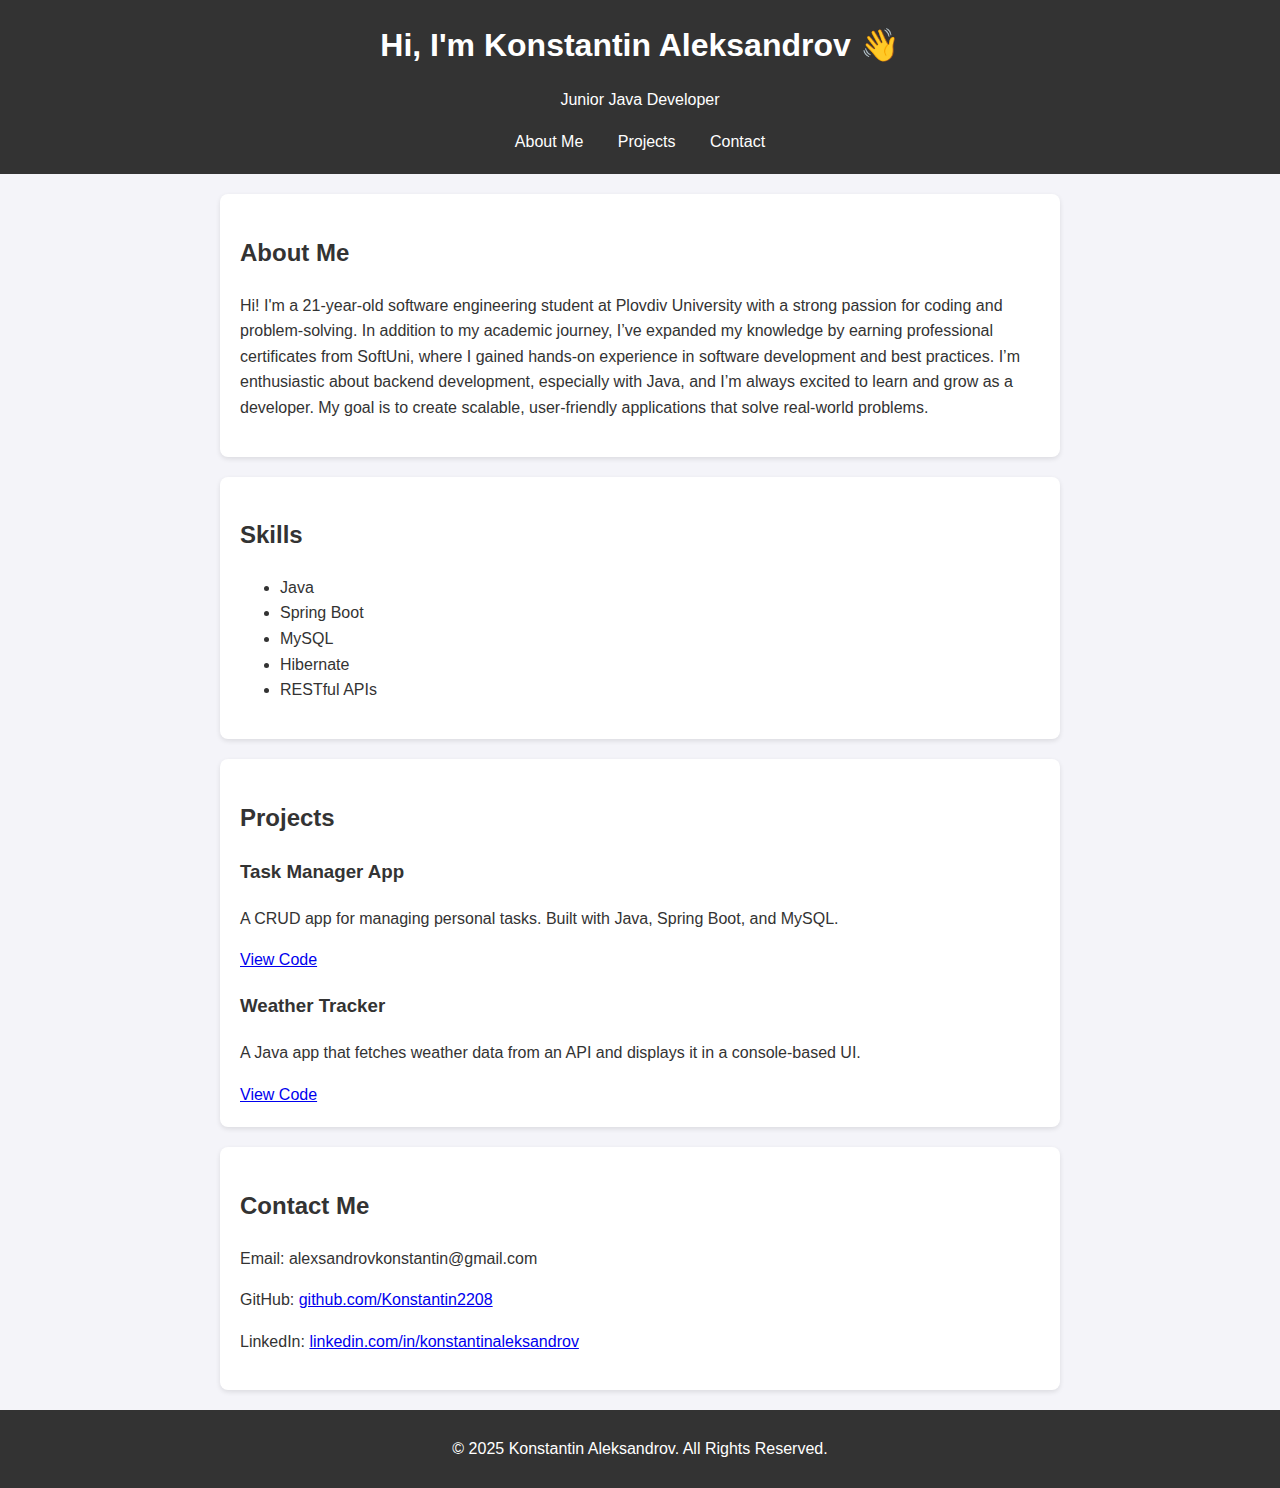
==== index.html @ ba199f9f "Moved index.html to root directory" ====
<!DOCTYPE html>
<html lang="en">
<head>
    <meta charset="UTF-8">
    <meta name="viewport" content="width=device-width, initial-scale=1.0">
    <title>My Portfolio</title>
    <link rel="stylesheet" href="styles.css">
</head>
<body>
<header>
    <h1>Hi, I'm Konstantin Aleksandrov 👋</h1>
    <p>Junior Java Developer </p>
    <nav>
        <a href="#about">About Me</a>
        <a href="#projects">Projects</a>
        <a href="#contact">Contact</a>
    </nav>
</header>

<section id="about">
    <h2>About Me</h2>
    <p>Hi! I'm a 21-year-old software engineering student at Plovdiv University with a strong passion for coding and problem-solving. In addition to my academic journey, I’ve expanded my knowledge by earning professional certificates from SoftUni, where I gained hands-on experience in software development and best practices.
        I’m enthusiastic about backend development, especially with Java, and I’m always excited to learn and grow as a developer. My goal is to create scalable, user-friendly applications that solve real-world problems.</p>
</section>

<section id="skills">
    <h2>Skills</h2>
    <ul>
        <li>Java</li>
        <li>Spring Boot</li>
        <li>MySQL</li>
        <li>Hibernate</li>
        <li>RESTful APIs</li>
    </ul>
</section>

<section id="projects">
    <h2>Projects</h2>
    <div>
        <h3>Task Manager App</h3>
        <p>A CRUD app for managing personal tasks. Built with Java, Spring Boot, and MySQL.</p>
        <a href="https://github.com/yourusername/task-manager" target="_blank">View Code</a>
    </div>
    <div>
        <h3>Weather Tracker</h3>
        <p>A Java app that fetches weather data from an API and displays it in a console-based UI.</p>
        <a href="https://github.com/yourusername/weather-tracker" target="_blank">View Code</a>
    </div>
</section>

<section id="contact">
    <h2>Contact Me</h2>
    <p>Email: alexsandrovkonstantin@gmail.com</p>
    <p>GitHub: <a href="https://github.com/Konstantin2208" target="_blank">github.com/Konstantin2208</a></p>
    <p>LinkedIn: <a href="https://linkedin.com/in/konstantinaleksandrov" target="_blank">linkedin.com/in/konstantinaleksandrov</a></p>
</section>

<footer>
    <p>© 2025 Konstantin Aleksandrov. All Rights Reserved.</p>
</footer>
</body>
</html>
---- styles.css ----
body {
    font-family: Arial, sans-serif;
    margin: 0;
    padding: 0;
    background-color: #f4f4f9;
    color: #333;
    line-height: 1.6;
}

header {
    background-color: #333;
    color: #fff;
    padding: 20px;
    text-align: center;
}

header h1 {
    margin: 0;
}

nav a {
    color: #fff;
    text-decoration: none;
    margin: 0 15px;
}

nav a:hover {
    text-decoration: underline;
}

section {
    padding: 20px;
    margin: 20px auto;
    max-width: 800px;
    background: #fff;
    border-radius: 8px;
    box-shadow: 0 2px 5px rgba(0, 0, 0, 0.1);
}

footer {
    text-align: center;
    padding: 10px;
    background-color: #333;
    color: #fff;
}
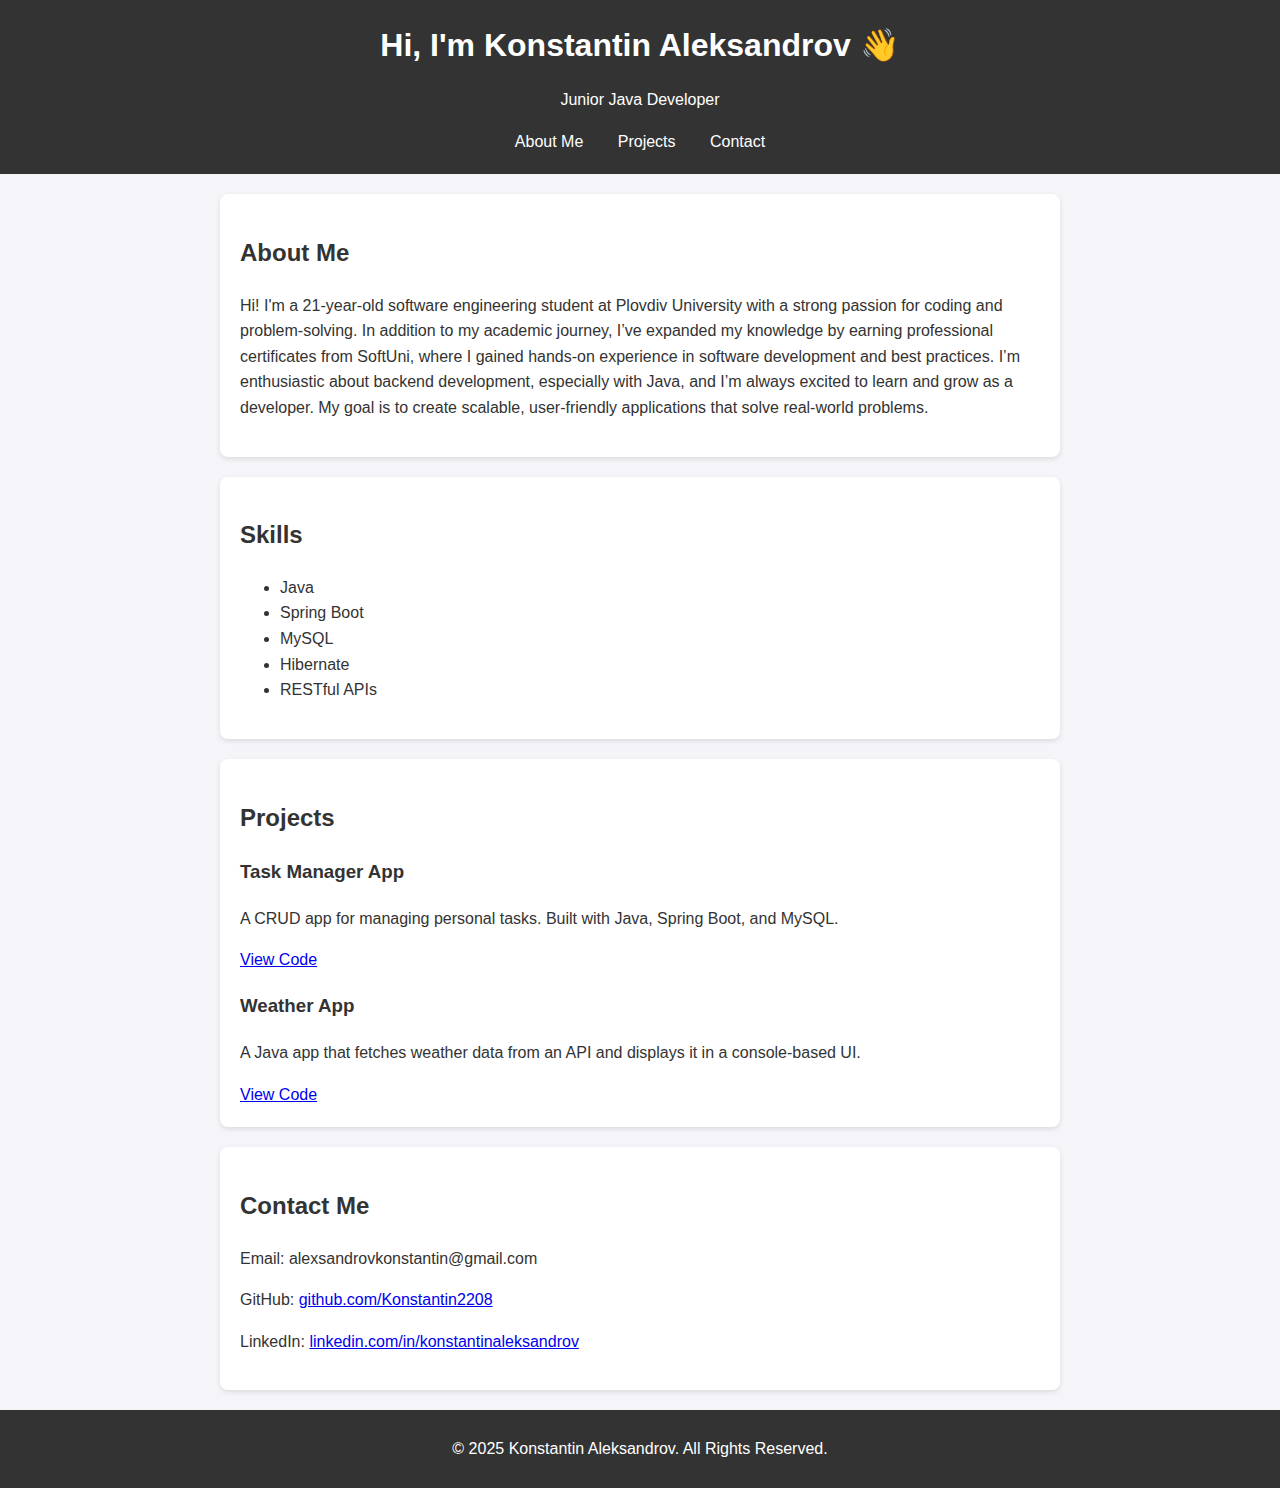
==== commit 1a2ad1a5: "Update index.html" ====
--- a/index.html
+++ b/index.html
@@ -39,12 +39,12 @@
     <div>
         <h3>Task Manager App</h3>
         <p>A CRUD app for managing personal tasks. Built with Java, Spring Boot, and MySQL.</p>
-        <a href="https://github.com/yourusername/task-manager" target="_blank">View Code</a>
+        <a href="https://github.com/Konstantin2208/task-manager" target="_blank">View Code</a>
     </div>
     <div>
-        <h3>Weather Tracker</h3>
+        <h3>Weather App</h3>
         <p>A Java app that fetches weather data from an API and displays it in a console-based UI.</p>
-        <a href="https://github.com/yourusername/weather-tracker" target="_blank">View Code</a>
+        <a href="https://github.com/Konstantin2208/WeatherApp" target="_blank">View Code</a>
     </div>
 </section>
 
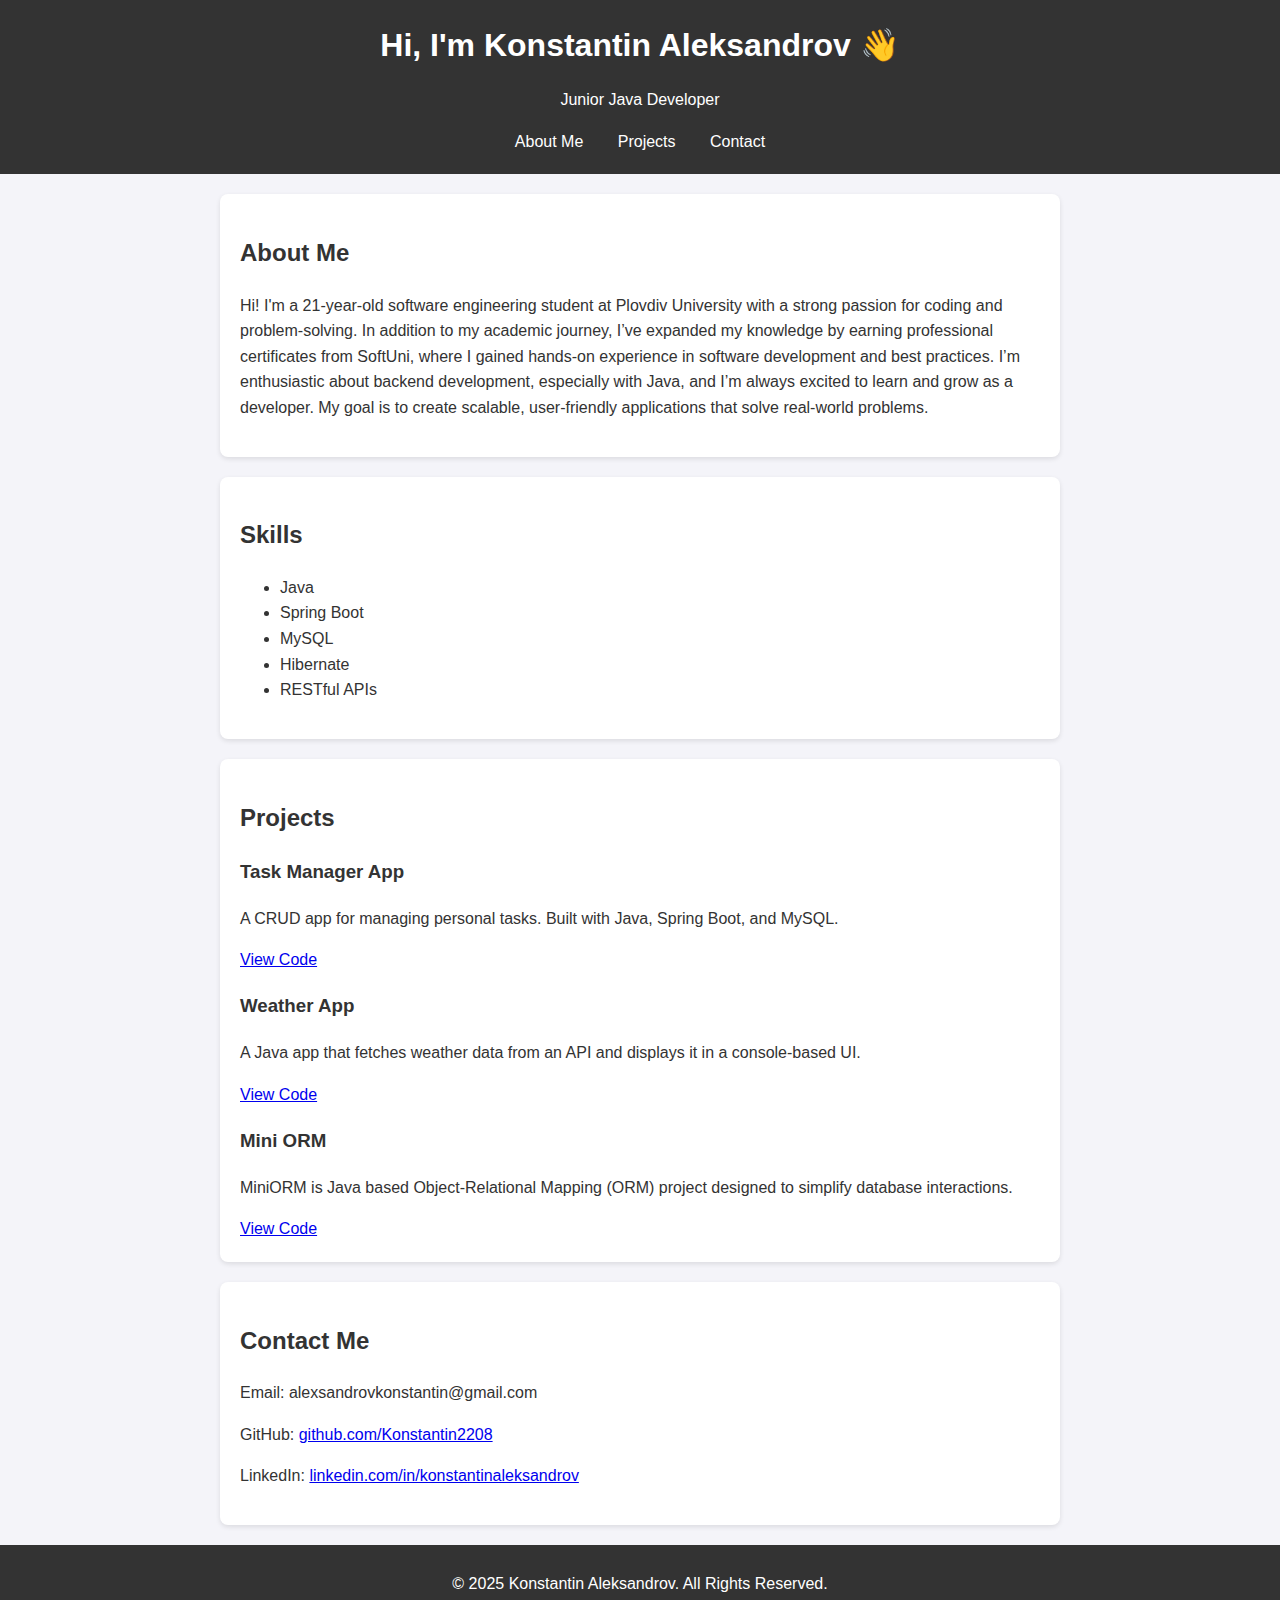
==== commit ad6d3907: "update index.html" ====
--- a/index.html
+++ b/index.html
@@ -46,6 +46,11 @@
         <p>A Java app that fetches weather data from an API and displays it in a console-based UI.</p>
         <a href="https://github.com/Konstantin2208/WeatherApp" target="_blank">View Code</a>
     </div>
+    <div>
+        <h3>Mini ORM</h3>
+        <p>MiniORM is Java based Object-Relational Mapping (ORM) project designed to simplify database interactions.</p>
+        <a href="https://github.com/Konstantin2208/MiniORM" target="_blank">View Code</a>
+    </div>
 </section>
 
 <section id="contact">
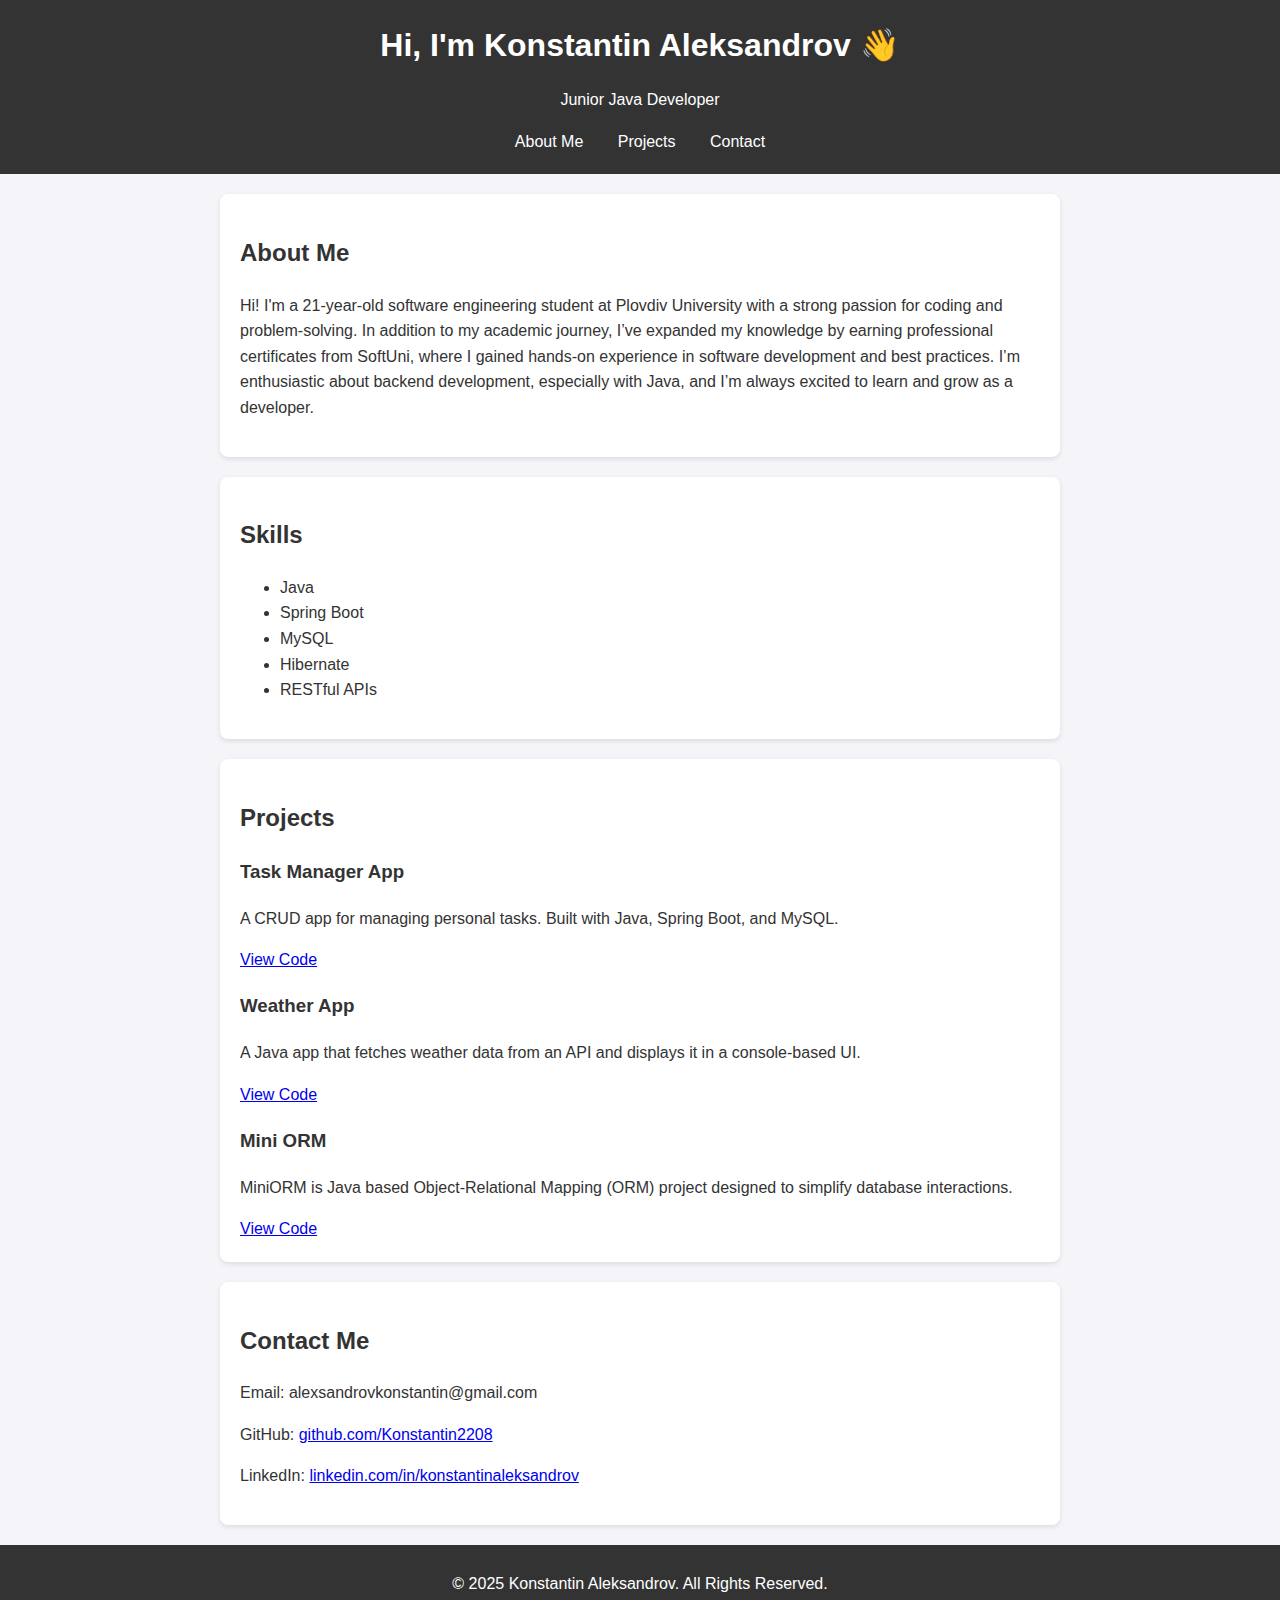
==== commit 1ba269f4: "update index.html" ====
--- a/index.html
+++ b/index.html
@@ -20,7 +20,7 @@
 <section id="about">
     <h2>About Me</h2>
     <p>Hi! I'm a 21-year-old software engineering student at Plovdiv University with a strong passion for coding and problem-solving. In addition to my academic journey, I’ve expanded my knowledge by earning professional certificates from SoftUni, where I gained hands-on experience in software development and best practices.
-        I’m enthusiastic about backend development, especially with Java, and I’m always excited to learn and grow as a developer. My goal is to create scalable, user-friendly applications that solve real-world problems.</p>
+        I’m enthusiastic about backend development, especially with Java, and I’m always excited to learn and grow as a developer.</p>
 </section>
 
 <section id="skills">
